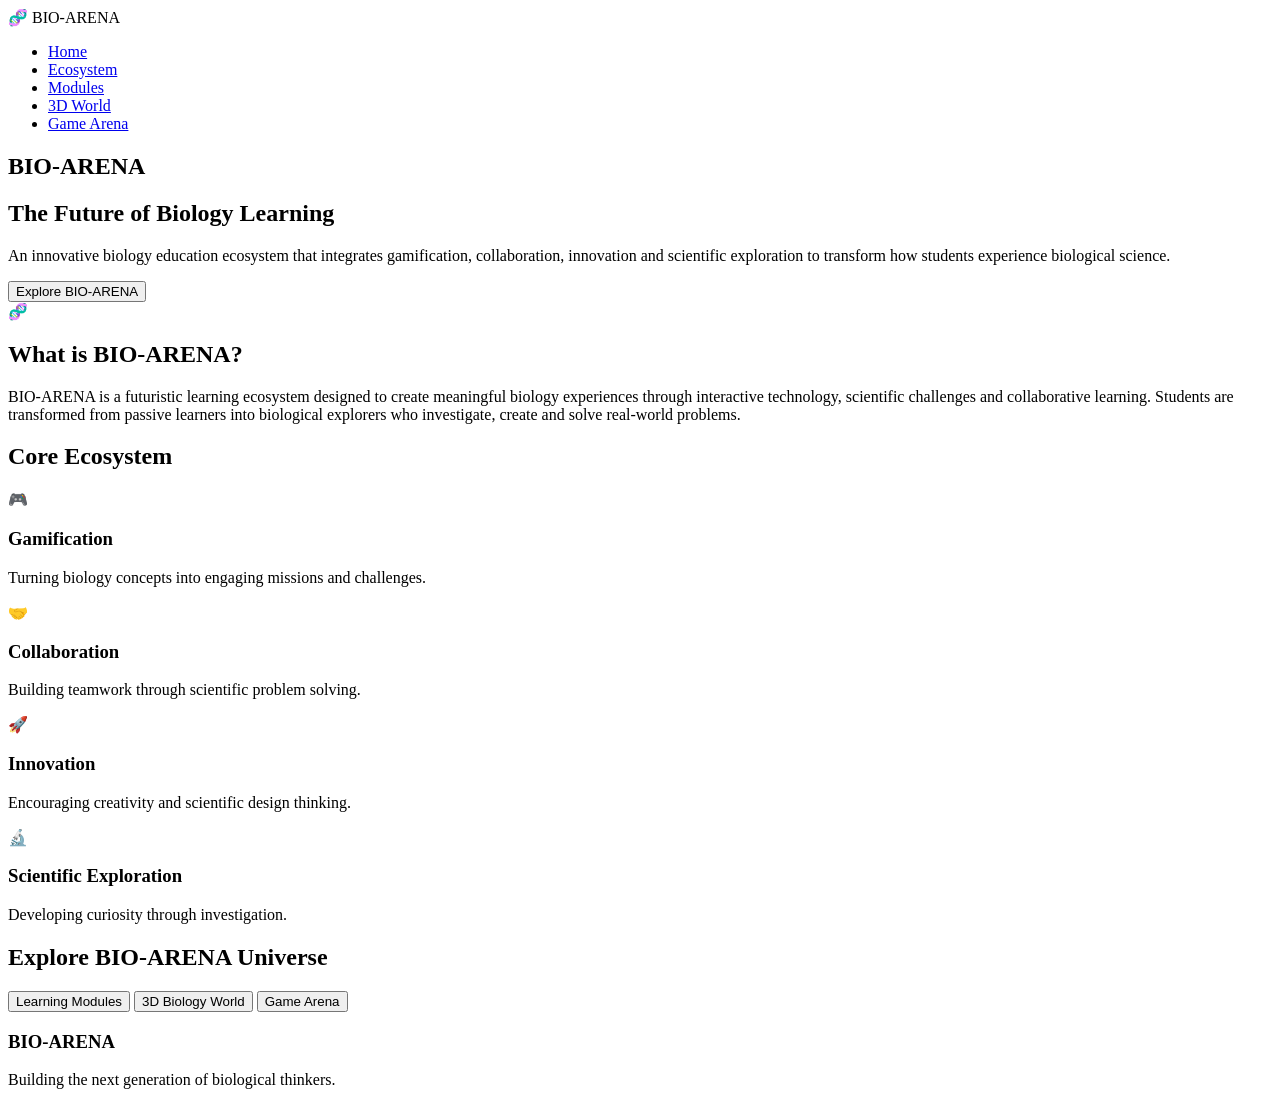
==== index.html @ 1a049e29 "Create index.html" ====
<!DOCTYPE html>
<html lang="en">

<head>

<meta charset="UTF-8">

<meta name="viewport" content="width=device-width, initial-scale=1.0">

<title>BIO-ARENA | Future Biology Ecosystem</title>

<link rel="stylesheet" href="style.css">

</head>


<body>


<header>

<nav>

<div class="logo">
🧬 BIO-ARENA
</div>


<ul>

<li><a href="index.html">Home</a></li>

<li><a href="ecosystem.html">Ecosystem</a></li>

<li><a href="modules.html">Modules</a></li>

<li><a href="world.html">3D World</a></li>

<li><a href="game.html">Game Arena</a></li>

</ul>


</nav>

</header>




<section class="hero">


<div>


<h1>
BIO-ARENA
</h1>


<h2>
The Future of Biology Learning
</h2>


<p>

An innovative biology education ecosystem that integrates
gamification, collaboration, innovation and scientific exploration
to transform how students experience biological science.

</p>


<button onclick="explore()">

Explore BIO-ARENA

</button>


</div>



<div class="dna">

🧬

</div>


</section>





<section>


<h2>
What is BIO-ARENA?
</h2>


<p class="content">


BIO-ARENA is a futuristic learning ecosystem designed to
create meaningful biology experiences through interactive
technology, scientific challenges and collaborative learning.

Students are transformed from passive learners into
biological explorers who investigate, create and solve
real-world problems.


</p>


</section>







<section>


<h2>
Core Ecosystem
</h2>



<div class="cards">



<div onclick="openPage('ecosystem.html')">

🎮

<h3>
Gamification
</h3>

<p>
Turning biology concepts into engaging missions and challenges.
</p>

</div>




<div onclick="openPage('ecosystem.html')">

🤝

<h3>
Collaboration
</h3>

<p>
Building teamwork through scientific problem solving.
</p>

</div>





<div onclick="openPage('ecosystem.html')">

🚀

<h3>
Innovation
</h3>

<p>
Encouraging creativity and scientific design thinking.
</p>

</div>






<div onclick="openPage('ecosystem.html')">

🔬

<h3>
Scientific Exploration
</h3>

<p>
Developing curiosity through investigation.
</p>

</div>


</div>


</section>







<section>


<h2>
Explore BIO-ARENA Universe
</h2>



<div class="buttons">


<button onclick="openPage('modules.html')">
Learning Modules
</button>



<button onclick="openPage('world.html')">
3D Biology World
</button>



<button onclick="openPage('game.html')">
Game Arena
</button>



</div>


</section>







<footer>


<h3>
BIO-ARENA
</h3>


<p>
Building the next generation of biological thinkers.
</p>


</footer>





<script src="script.js"></script>


</body>

</html>
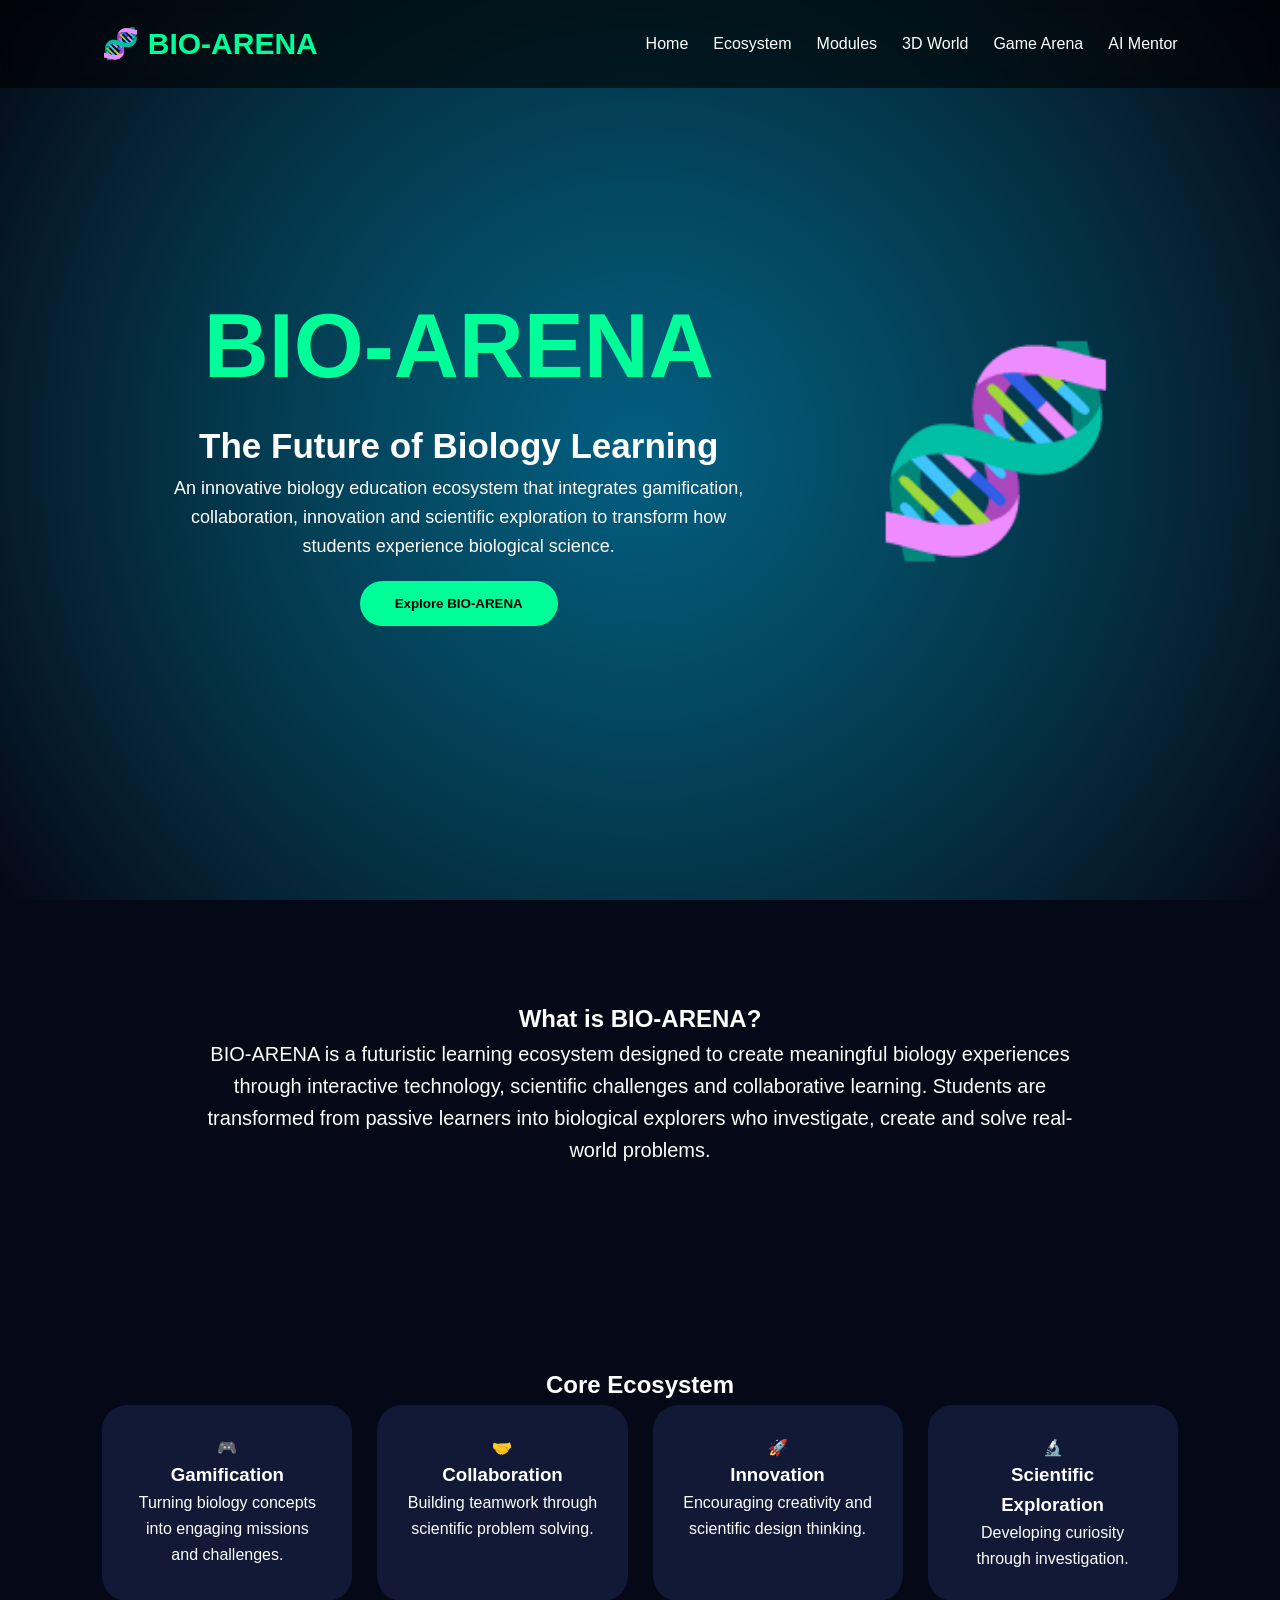
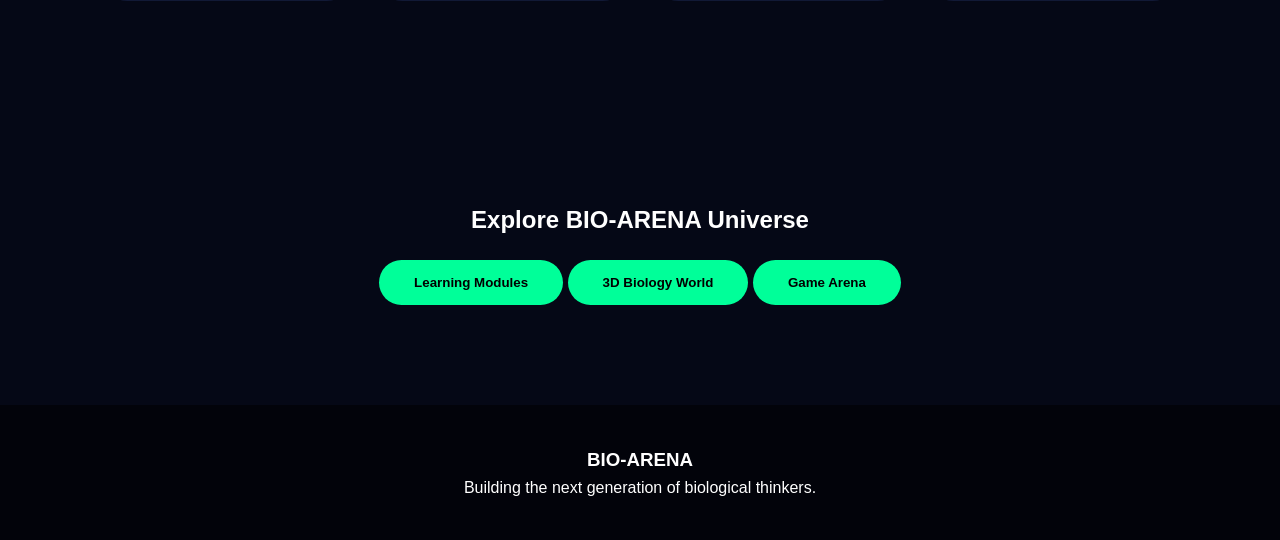
==== commit 4e098851: "Update index.html" ====
--- a/index.html
+++ b/index.html
@@ -38,6 +38,8 @@
 
 <li><a href="game.html">Game Arena</a></li>
 
+<li><a href="ai.html">AI Mentor</a></li>
+  
 </ul>
 
 
--- a/style.css
+++ b/style.css
@@ -0,0 +1,245 @@
+*{
+margin:0;
+padding:0;
+box-sizing:border-box;
+font-family:'Segoe UI',sans-serif;
+}
+
+
+body{
+
+background:#050816;
+color:white;
+line-height:1.6;
+
+}
+
+
+header{
+
+position:fixed;
+top:0;
+width:100%;
+background:rgba(0,0,0,.6);
+backdrop-filter:blur(10px);
+z-index:100;
+
+}
+
+
+nav{
+
+display:flex;
+justify-content:space-between;
+align-items:center;
+padding:20px 8%;
+
+}
+
+
+.logo{
+
+font-size:30px;
+font-weight:bold;
+color:#00ff99;
+
+}
+
+
+nav ul{
+
+display:flex;
+gap:25px;
+list-style:none;
+
+}
+
+
+nav a{
+
+color:white;
+text-decoration:none;
+
+}
+
+
+nav a:hover{
+
+color:#00ff99;
+
+}
+
+
+
+
+.hero{
+
+height:100vh;
+display:flex;
+align-items:center;
+justify-content:space-around;
+padding:100px 8%;
+
+background:
+
+radial-gradient(circle,#0066ff55,transparent),
+radial-gradient(circle,#00ff9955,transparent);
+
+}
+
+
+
+.hero h1{
+
+font-size:90px;
+color:#00ff99;
+
+}
+
+
+.hero h2{
+
+font-size:35px;
+
+}
+
+
+
+.hero p{
+
+max-width:600px;
+font-size:18px;
+
+}
+
+
+
+.dna{
+
+font-size:200px;
+
+}
+
+
+
+button{
+
+padding:15px 35px;
+margin-top:20px;
+border-radius:30px;
+border:none;
+background:#00ff99;
+cursor:pointer;
+font-weight:bold;
+
+}
+
+
+
+section{
+
+padding:100px 8%;
+text-align:center;
+
+}
+
+
+
+.content{
+
+max-width:900px;
+margin:auto;
+font-size:20px;
+
+}
+
+
+
+.cards{
+
+display:grid;
+grid-template-columns:repeat(4,1fr);
+gap:25px;
+
+}
+
+
+
+.cards div,
+.box{
+
+background:#111936;
+padding:30px;
+border-radius:25px;
+cursor:pointer;
+transition:.3s;
+
+}
+
+
+
+.cards div:hover,
+.box:hover{
+
+transform:translateY(-10px);
+border:1px solid #00ff99;
+
+}
+
+
+
+
+.page{
+
+padding-top:150px;
+
+}
+
+
+
+.page h1{
+
+font-size:60px;
+color:#00ff99;
+
+}
+
+
+
+.list{
+
+display:grid;
+grid-template-columns:repeat(2,1fr);
+gap:30px;
+
+}
+
+
+
+footer{
+
+background:#02030a;
+padding:40px;
+text-align:center;
+
+}
+
+
+
+@media(max-width:900px){
+
+.cards,
+.list{
+
+grid-template-columns:1fr;
+
+}
+
+
+.hero{
+
+flex-direction:column;
+
+}
+
+}
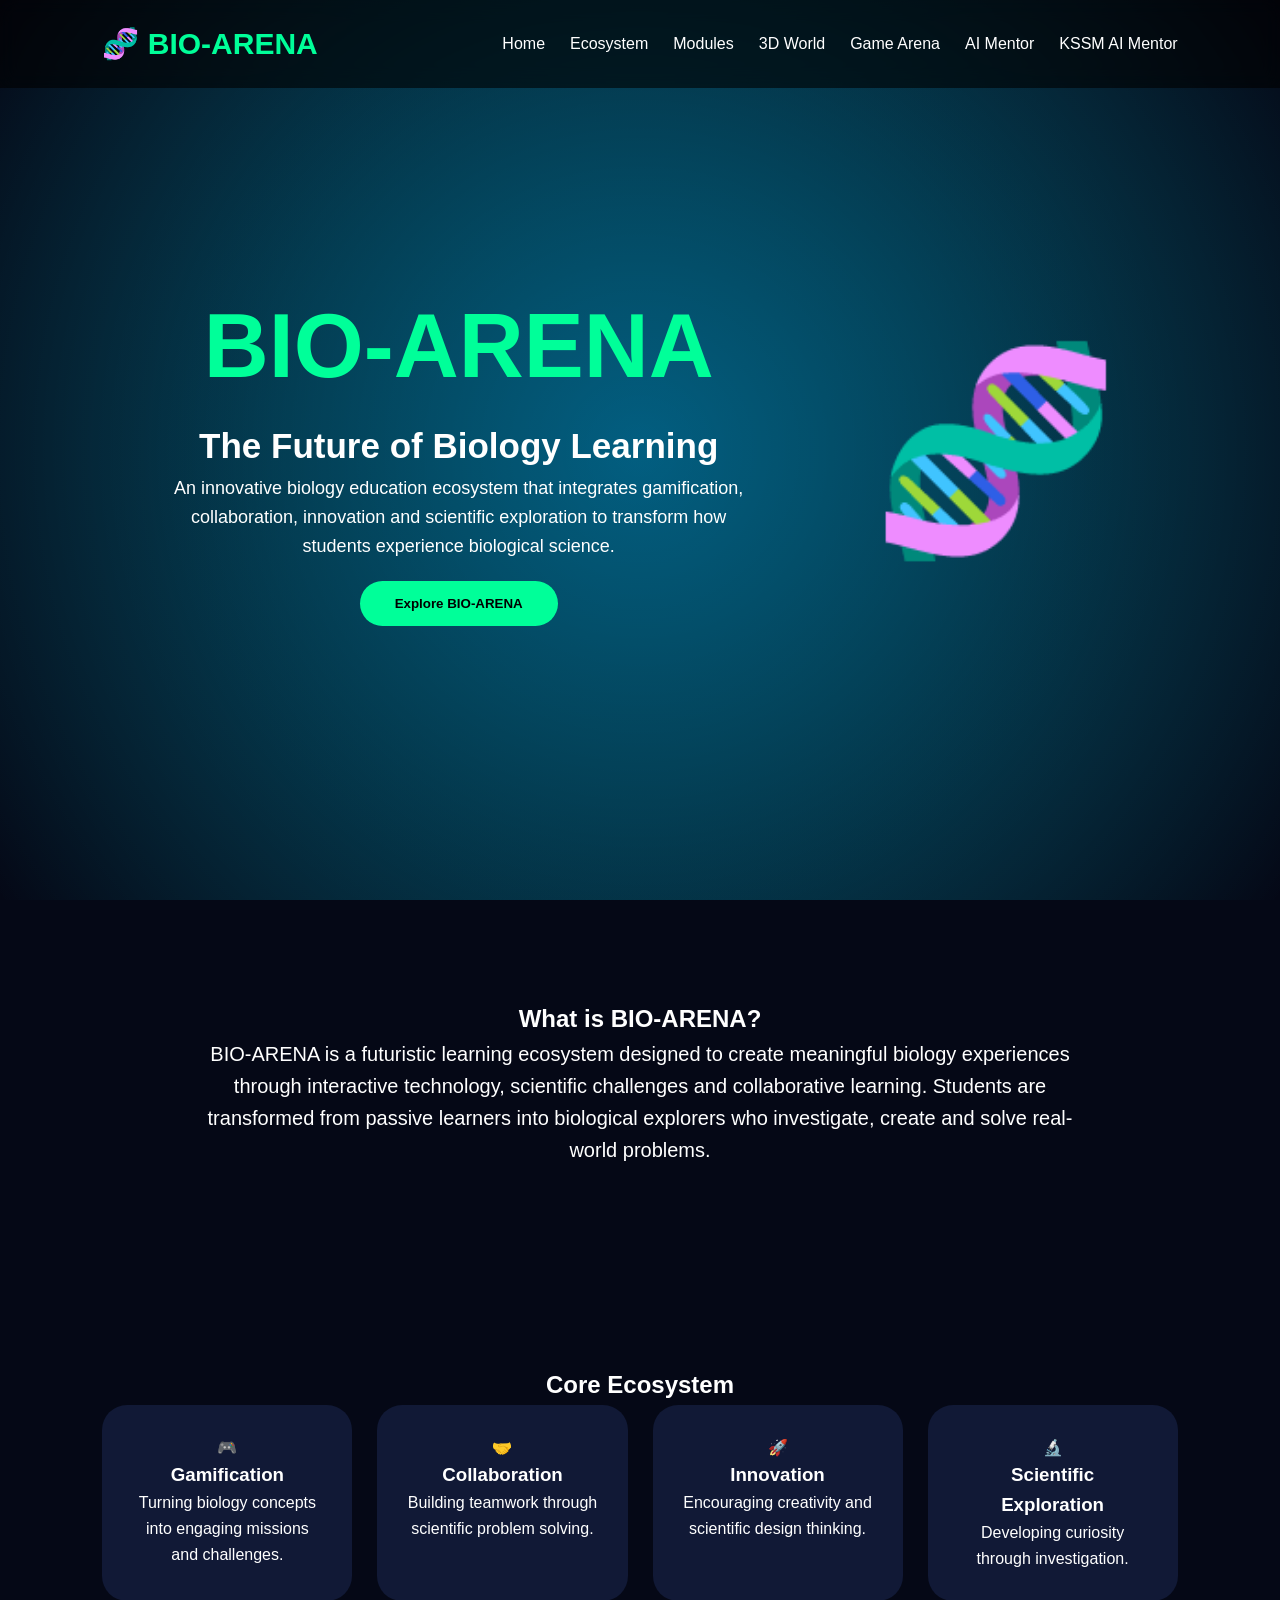
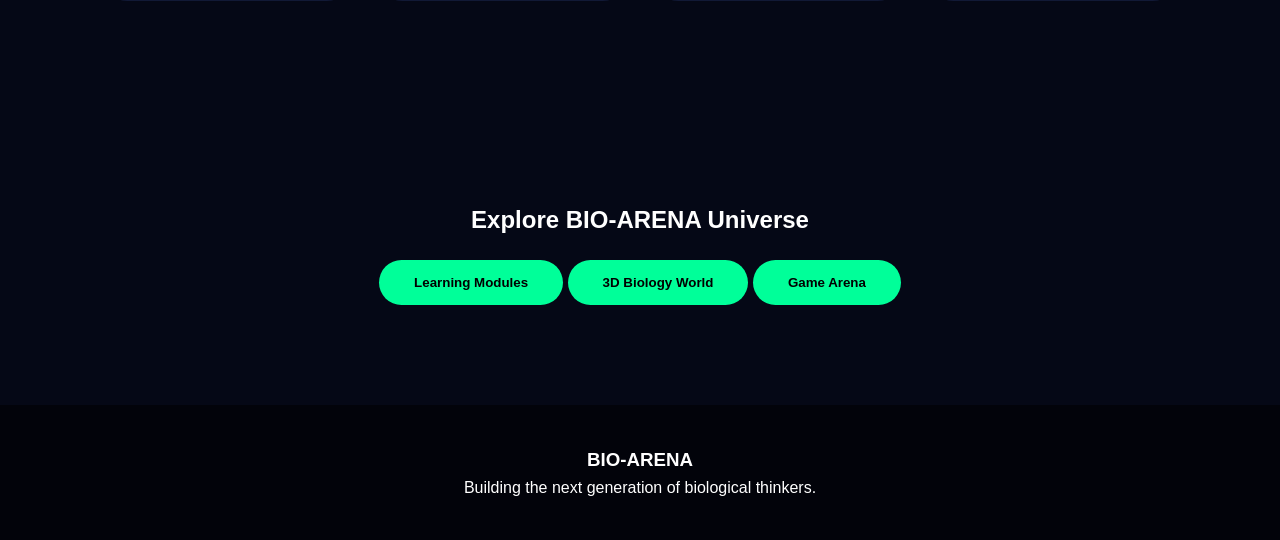
==== commit f736331f: "Update index.html" ====
--- a/index.html
+++ b/index.html
@@ -39,6 +39,8 @@
 <li><a href="game.html">Game Arena</a></li>
 
 <li><a href="ai.html">AI Mentor</a></li>
+
+<li><a href="ai-biology.html">KSSM AI Mentor</a></li>
   
 </ul>
 
--- a/style.css
+++ b/style.css
@@ -243,3 +243,68 @@
 }
 
 }
+.ai-box{
+
+max-width:700px;
+
+margin:auto;
+
+background:#111936;
+
+padding:40px;
+
+border-radius:30px;
+
+border:1px solid #00ff99;
+
+}
+
+
+#chat{
+
+height:350px;
+
+overflow:auto;
+
+text-align:left;
+
+}
+
+
+.bot{
+
+background:#063970;
+
+padding:15px;
+
+margin:15px;
+
+border-radius:15px;
+
+}
+
+
+.student{
+
+background:#006644;
+
+padding:15px;
+
+margin:15px;
+
+border-radius:15px;
+
+}
+
+
+input{
+
+width:70%;
+
+padding:15px;
+
+border-radius:20px;
+
+border:none;
+
+}
